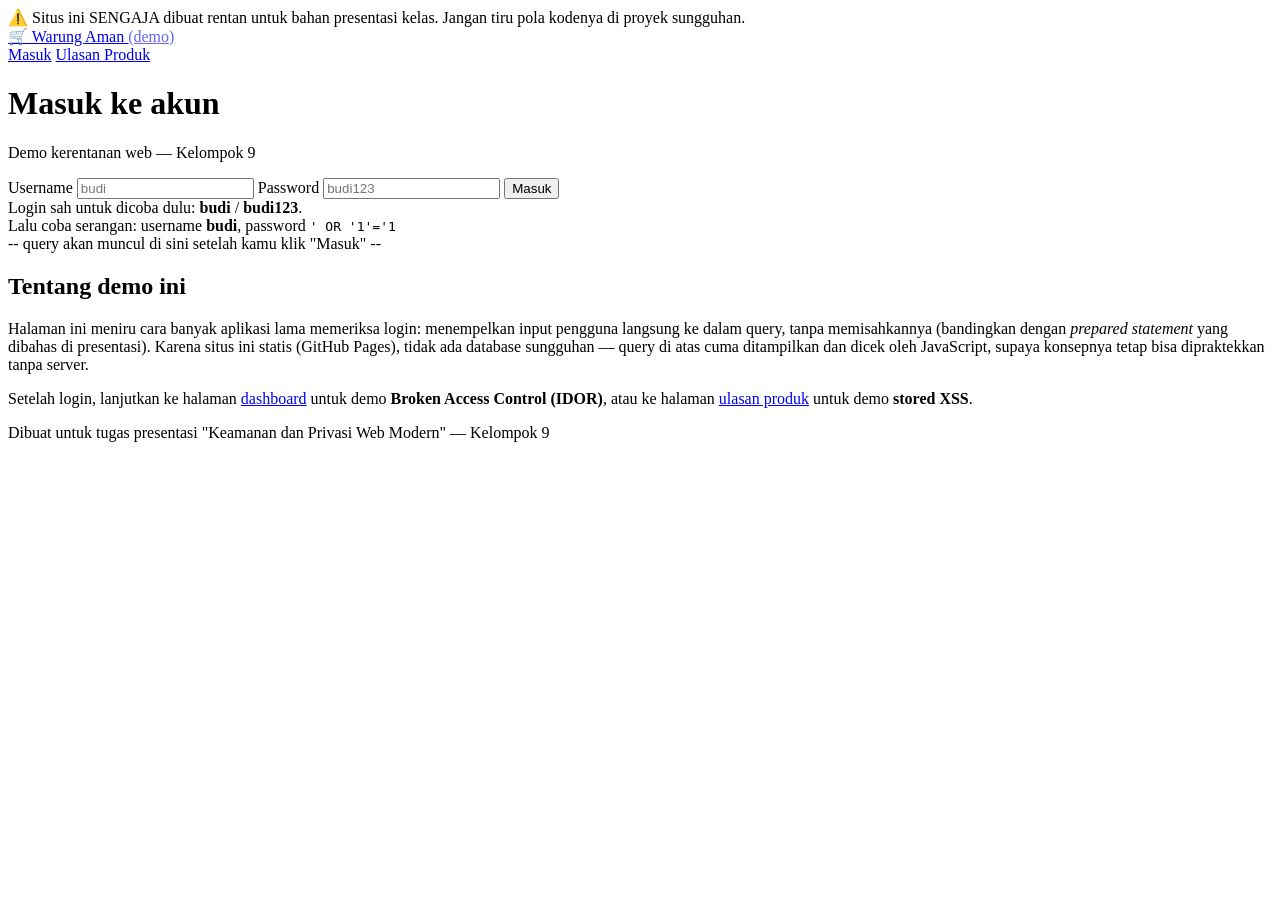
==== index.html @ df0f1bc2 "Add files via upload" ====
<!DOCTYPE html>
<html lang="id">
<head>
<meta charset="UTF-8">
<meta name="viewport" content="width=device-width, initial-scale=1">
<title>Warung Aman - Masuk</title>
<link rel="stylesheet" href="css/style.css">
<!-- TODO: hapus halaman debug.html sebelum rilis ke production -->
</head>
<body>
  <div class="warn-banner">
    ⚠️ Situs ini SENGAJA dibuat rentan untuk bahan presentasi kelas. Jangan tiru pola kodenya di proyek sungguhan.
  </div>
  <div class="topbar">
    <a class="brand" href="index.html">🛒 Warung Aman <span style="opacity:.6;font-weight:400">(demo)</span></a>
    <nav>
      <a href="index.html">Masuk</a>
      <a href="reviews.html">Ulasan Produk</a>
    </nav>
  </div>

  <div class="wrap">
    <h1>Masuk ke akun</h1>
    <p class="lead">Demo kerentanan web — Kelompok 9</p>

    <div class="card">
      <form id="loginForm" onsubmit="handleLogin(event)">
        <label for="username">Username</label>
        <input type="text" id="username" autocomplete="off" placeholder="budi">

        <label for="password">Password</label>
        <input type="text" id="password" autocomplete="off" placeholder="budi123">

        <button type="submit">Masuk</button>
      </form>

      <div class="hint">
        Login sah untuk dicoba dulu: <b>budi</b> / <b>budi123</b>.<br>
        Lalu coba serangan: username <b>budi</b>, password <code>' OR '1'='1</code>
      </div>

      <div class="query-log" id="queryLog">-- query akan muncul di sini setelah kamu klik "Masuk" --</div>
      <div id="loginResult"></div>
    </div>

    <h2>Tentang demo ini</h2>
    <div class="card">
      <p>Halaman ini meniru cara banyak aplikasi lama memeriksa login: menempelkan input pengguna
      langsung ke dalam query, tanpa memisahkannya (bandingkan dengan <i>prepared statement</i>
      yang dibahas di presentasi). Karena situs ini statis (GitHub Pages), tidak ada database
      sungguhan — query di atas cuma ditampilkan dan dicek oleh JavaScript, supaya konsepnya tetap
      bisa dipraktekkan tanpa server.</p>
      <p>Setelah login, lanjutkan ke halaman <a href="dashboard.html">dashboard</a> untuk demo
      <b>Broken Access Control (IDOR)</b>, atau ke halaman <a href="reviews.html">ulasan produk</a>
      untuk demo <b>stored XSS</b>.</p>
    </div>
  </div>

  <footer>Dibuat untuk tugas presentasi "Keamanan dan Privasi Web Modern" — Kelompok 9</footer>
  <script src="js/data.js"></script>
  <script src="js/login.js"></script>
</body>
</html>
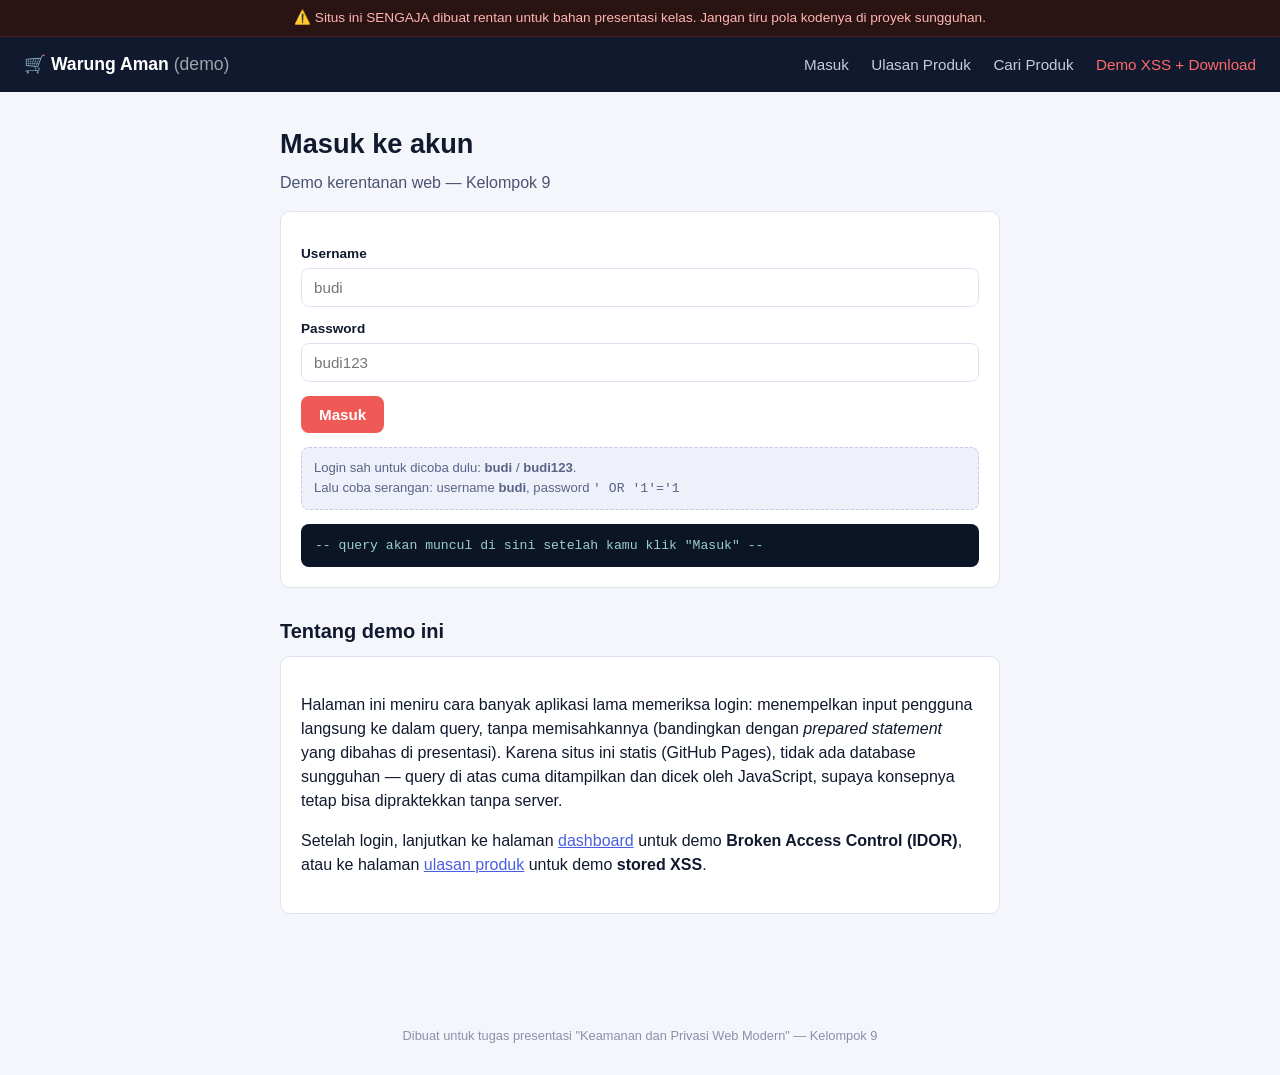
==== commit 62a0a526: "Add files via upload" ====
--- a/index.html
+++ b/index.html
@@ -16,6 +16,8 @@
     <nav>
       <a href="index.html">Masuk</a>
       <a href="reviews.html">Ulasan Produk</a>
+      <a href="search.html">Cari Produk</a>
+      <a href="xss-download.html" style="color:#ff6b6b;">Demo XSS + Download</a>
     </nav>
   </div>
 
--- a/css/style.css
+++ b/css/style.css
@@ -0,0 +1,156 @@
+:root{
+  --bg:#f4f6fb;
+  --ink:#10192e;
+  --paper:#ffffff;
+  --line:#dde3f0;
+  --red:#ef5956;
+  --teal:#1c8c7c;
+  --purple:#7b4fd1;
+  --blue:#4a5fe0;
+  --green:#1f9d55;
+  --amber:#c9801a;
+  --mono:"Consolas","SFMono-Regular","Liberation Mono",monospace;
+}
+*{box-sizing:border-box;}
+body{
+  margin:0;
+  font-family:-apple-system,"Segoe UI",Roboto,Arial,sans-serif;
+  background:var(--bg);
+  color:var(--ink);
+  line-height:1.5;
+}
+a{color:var(--blue);}
+.topbar{
+  background:var(--ink);
+  color:#fff;
+  padding:14px 24px;
+  display:flex;
+  align-items:center;
+  justify-content:space-between;
+  flex-wrap:wrap;
+  gap:10px;
+}
+.topbar .brand{
+  font-weight:700;
+  font-size:1.1rem;
+  text-decoration:none;
+  color:#fff;
+}
+.topbar nav a{
+  color:#c6cbe0;
+  text-decoration:none;
+  margin-left:18px;
+  font-size:.95rem;
+}
+.topbar nav a:hover{color:#fff;}
+
+.warn-banner{
+  background:#2a1313;
+  color:#ffb4b0;
+  text-align:center;
+  padding:8px 16px;
+  font-size:.85rem;
+  border-bottom:1px solid #4a1f1e;
+}
+
+.wrap{
+  max-width:760px;
+  margin:0 auto;
+  padding:32px 20px 64px;
+}
+.wrap.wide{max-width:960px;}
+
+h1{font-size:1.7rem;margin:0 0 6px;}
+h2{font-size:1.25rem;margin:28px 0 10px;}
+p.lead{color:#4a5272;margin-top:0;}
+
+.card{
+  background:var(--paper);
+  border:1px solid var(--line);
+  border-radius:10px;
+  padding:20px;
+  margin-bottom:18px;
+}
+
+label{display:block;font-size:.85rem;font-weight:600;margin:12px 0 4px;}
+input[type=text],input[type=password],textarea{
+  width:100%;
+  padding:10px 12px;
+  border:1px solid var(--line);
+  border-radius:8px;
+  font-size:.95rem;
+  font-family:inherit;
+}
+textarea{min-height:90px;resize:vertical;}
+button{
+  background:var(--red);
+  color:#fff;
+  border:none;
+  padding:10px 18px;
+  border-radius:8px;
+  font-size:.95rem;
+  font-weight:600;
+  cursor:pointer;
+  margin-top:14px;
+}
+button:hover{filter:brightness(1.08);}
+button.secondary{background:var(--ink);}
+
+.hint{
+  font-size:.82rem;
+  color:#5b6388;
+  background:#eef1fa;
+  border:1px dashed #c5cbe6;
+  border-radius:8px;
+  padding:10px 12px;
+  margin-top:14px;
+}
+
+.query-log{
+  font-family:var(--mono);
+  font-size:.82rem;
+  background:#0c1526;
+  color:#9ad1c9;
+  padding:12px 14px;
+  border-radius:8px;
+  margin-top:14px;
+  white-space:pre-wrap;
+  word-break:break-all;
+}
+.query-log .tok{color:#ff8e85;font-weight:700;}
+
+.result{
+  margin-top:14px;
+  padding:12px 14px;
+  border-radius:8px;
+  font-size:.9rem;
+}
+.result.ok{background:#e4f6ea;color:#176b3a;border:1px solid #b6e3c4;}
+.result.fail{background:#fdeceb;color:#9a2b28;border:1px solid #f2c3c0;}
+.result.breach{background:#241018;color:#ffb4ce;border:1px solid #5c2436;}
+
+.badge{
+  display:inline-block;
+  font-size:.72rem;
+  font-weight:700;
+  padding:2px 8px;
+  border-radius:20px;
+  color:#fff;
+}
+
+table{width:100%;border-collapse:collapse;margin-top:8px;}
+td,th{text-align:left;padding:8px 6px;border-bottom:1px solid var(--line);font-size:.9rem;}
+
+.review{
+  border-bottom:1px solid var(--line);
+  padding:12px 0;
+}
+.review:last-child{border-bottom:none;}
+.review .meta{font-size:.78rem;color:#6a7190;}
+
+footer{
+  text-align:center;
+  font-size:.8rem;
+  color:#8a90ab;
+  padding:30px 20px;
+}
